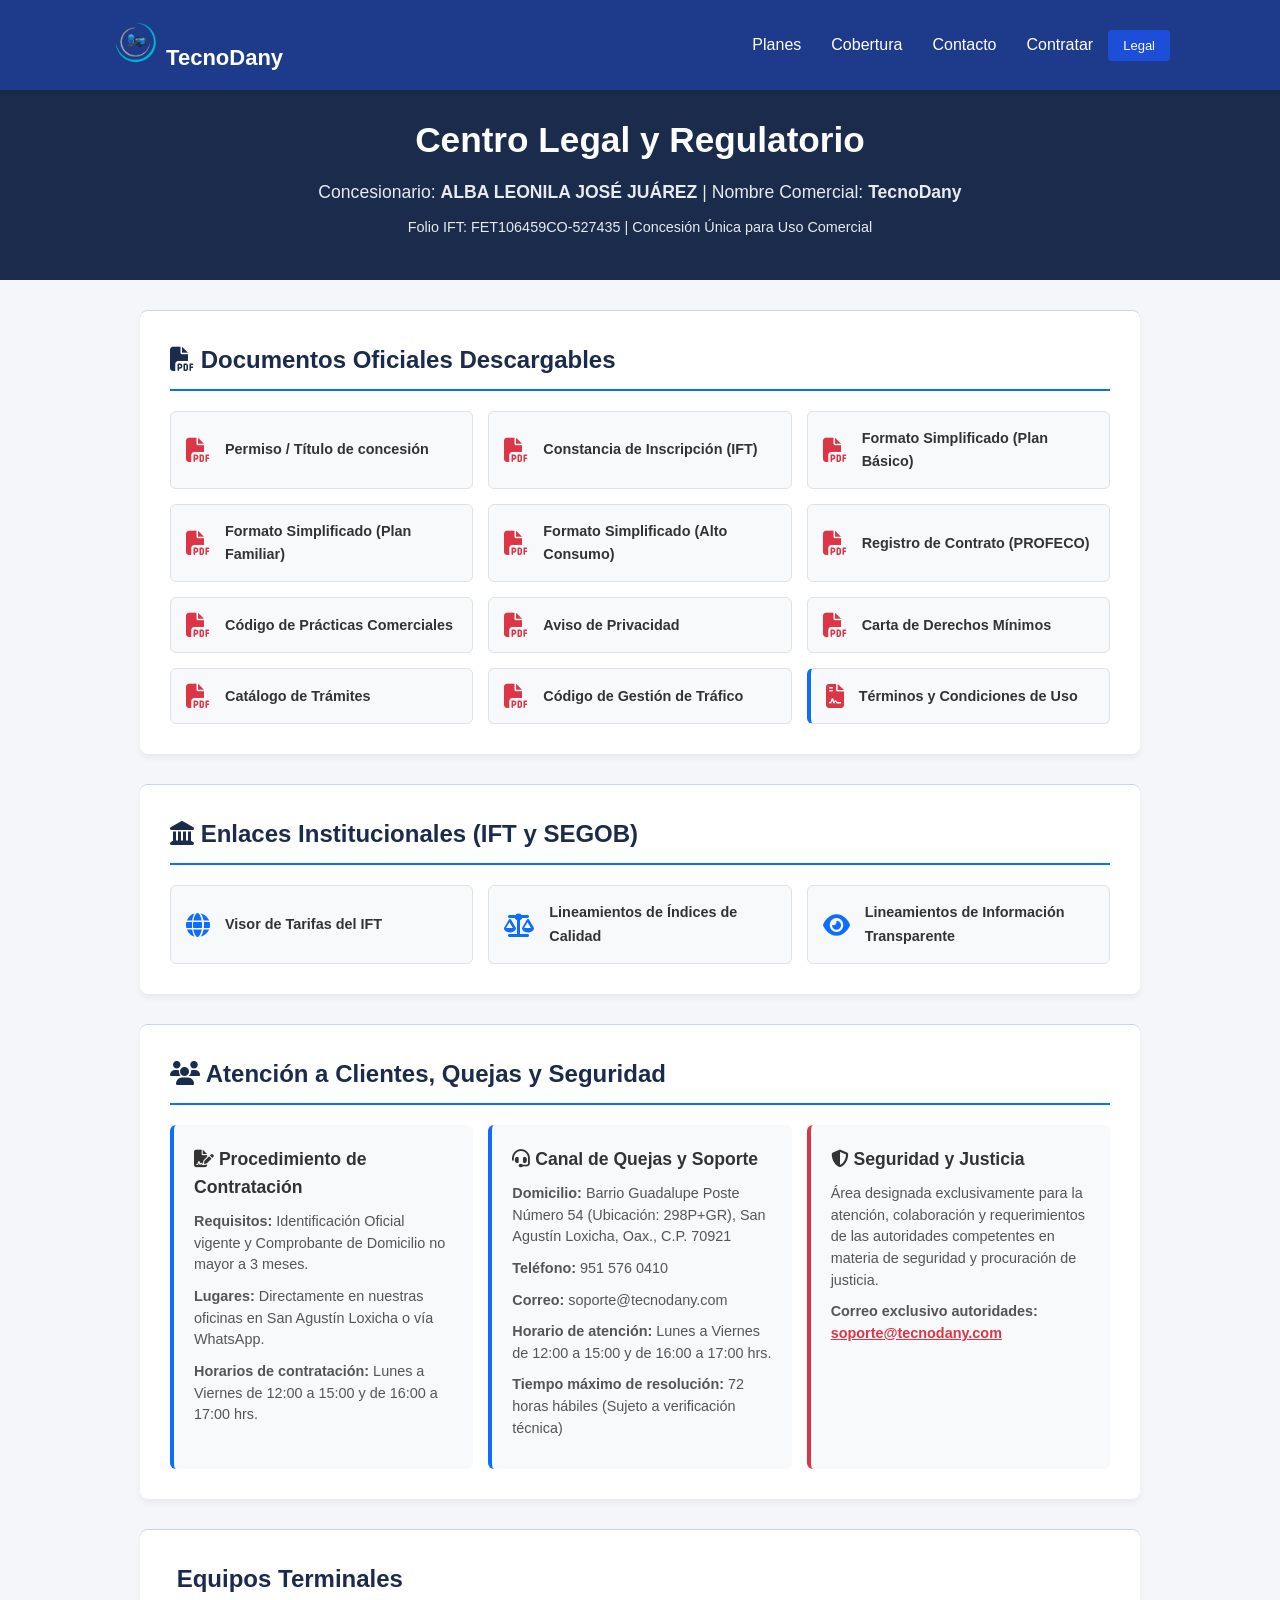
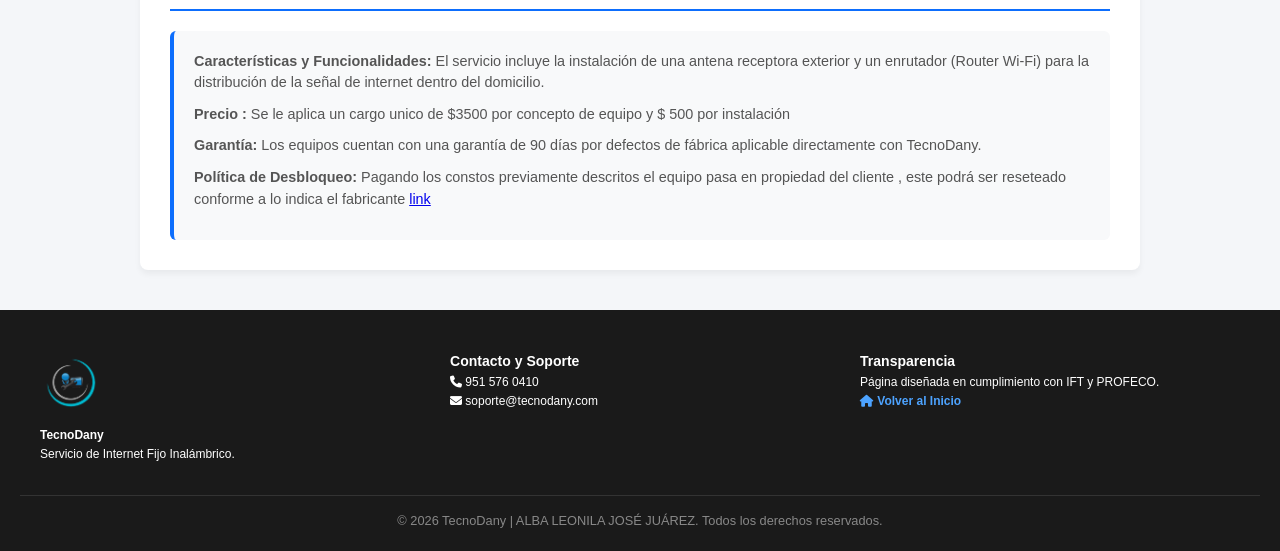
==== legal.html @ 260868a9 "Update legal.html Signed-off-by: Charlycruz1721 <87866122+Charlycruz1721@users.noreply.github.com>" ====
<!DOCTYPE html>
<html lang="es">
<head>
    <meta charset="UTF-8">
    <meta name="viewport" content="width=device-width, initial-scale=1.0">
    <title>Centro Legal y Regulatorio - TecnoDany</title>
    <link rel="stylesheet" href="estilos.css">
    <link rel="stylesheet" href="https://cdnjs.cloudflare.com/ajax/libs/font-awesome/6.4.0/css/all.min.css">
    <style>
        body { background-color: #f4f6f9; }
        .header-legal { background: #1a2b4c; color: white; padding: 40px 20px; text-align: center; }
        .header-legal h1 { margin-bottom: 10px; font-size: 2.2rem; }
        .header-legal p { font-size: 1.1rem; opacity: 0.9; }
        .seccion-legal { background: #fff; margin: 30px auto; padding: 30px; border-radius: 8px; box-shadow: 0 4px 6px rgba(0,0,0,0.05); max-width: 1000px; }
        .seccion-legal h2 { color: #1a2b4c; border-bottom: 2px solid #0d6efd; padding-bottom: 10px; margin-bottom: 20px; font-size: 1.5rem; }
        
        .grid-docs, .grid-enlaces, .grid-info { display: grid; grid-template-columns: repeat(auto-fit, minmax(280px, 1fr)); gap: 15px; }
        
        .btn-doc, .btn-enlace { display: flex; align-items: center; justify-content: flex-start; gap: 15px; background: #f8f9fa; color: #333; padding: 15px; text-decoration: none; border-radius: 6px; border: 1px solid #dee2e6; transition: 0.3s; font-weight: bold; font-size: 0.9rem; }
        .btn-doc i { font-size: 1.5rem; color: #dc3545; }
        .btn-enlace i { font-size: 1.5rem; color: #0d6efd; }
        .btn-doc:hover, .btn-enlace:hover { background: #e9ecef; border-color: #ced4da; transform: translateY(-2px); }
        
        .box-info { background: #f8f9fa; padding: 20px; border-radius: 6px; border-left: 4px solid #0d6efd; }
        .box-info h3 { margin-bottom: 10px; color: #333; font-size: 1.1rem; }
        .box-info p, .box-info ul { font-size: 0.9rem; color: #555; line-height: 1.5; margin-bottom: 10px; }
        
        .site-footer { background: #1a1a1a; color: #fff; padding: 40px 20px 20px; text-align: center; margin-top: 40px; }
        .footer-grid { display: grid; grid-template-columns: repeat(auto-fit, minmax(250px, 1fr)); gap: 30px; max-width: 1200px; margin: 0 auto; text-align: left; }
    </style>
</head>
<body>

       <nav class="navbar">
        <div class="nav-container">
            <a href="index.html" class="logo">
                <img src="logo.png" width="50" height="50" alt="Logotipo TecnoDany"> TecnoDany
            </a>
            <ul class="nav-menu">
                <li><a href="#planes">Planes</a></li>
                <li><a href="#cobertura">Cobertura</a></li>
                <li><a href="#contacto">Contacto</a></li>
                <li><a href="#contratar">Contratar</a></li>
                <li><a href="legal.html" class="btn-legal">Legal</a></li>
            </ul>
        </div>
    </nav>

    <header class="header-legal">
        <h1>Centro Legal y Regulatorio</h1>
        <p>Concesionario: <strong>ALBA LEONILA JOSÉ JUÁREZ</strong> | Nombre Comercial: <strong>TecnoDany</strong></p>
        <p style="font-size: 0.9rem; margin-top: 10px;">Folio IFT: FET106459CO-527435 | Concesión Única para Uso Comercial</p>
    </header>

    <div class="container">
        
        <section class="seccion-legal">
            <h2><i class="fa-solid fa-file-pdf"></i> Documentos Oficiales Descargables</h2>
            <div class="grid-docs">
                <a href="archivos/titulo_concesion.pdf" target="_blank" class="btn-doc"><i class="fa-solid fa-file-pdf"></i> Permiso / Título de concesión</a>
                <a href="archivos/constancia_ift.pdf" target="_blank" class="btn-doc"><i class="fa-solid fa-file-pdf"></i> Constancia de Inscripción (IFT)</a>

                <a href="archivos/FormatoSimplificado_2829951.pdf" target="_blank" class="btn-doc"><i class="fa-solid fa-file-pdf"></i> Formato Simplificado (Plan Básico)</a>
                <a href="archivos/FormatoSimplificado_2829965.pdf" target="_blank" class="btn-doc"><i class="fa-solid fa-file-pdf"></i> Formato Simplificado (Plan Familiar)</a>
                <a href="archivos/FormatoSimplificado_2829903.pdf" target="_blank" class="btn-doc"><i class="fa-solid fa-file-pdf"></i> Formato Simplificado (Alto Consumo)</a>
                <a href="archivos/registro_profeco.pdf" target="_blank" class="btn-doc"><i class="fa-solid fa-file-pdf"></i> Registro de Contrato (PROFECO)</a>
                <a href="archivos/codigo_practicas.pdf" target="_blank" class="btn-doc"><i class="fa-solid fa-file-pdf"></i> Código de Prácticas Comerciales</a>
                <a href="archivos/aviso_privacidad.pdf" target="_blank" class="btn-doc"><i class="fa-solid fa-file-pdf"></i> Aviso de Privacidad</a>
                <a href="archivos/carta_derechos.pdf" target="_blank" class="btn-doc"><i class="fa-solid fa-file-pdf"></i> Carta de Derechos Mínimos</a>
                <a href="archivos/catalogo_tramites.pdf" target="_blank" class="btn-doc"><i class="fa-solid fa-file-pdf"></i> Catálogo de Trámites</a>
                <a href="archivos/politicas_trafico.pdf" target="_blank" class="btn-doc"><i class="fa-solid fa-file-pdf"></i> Código de Gestión de Tráfico</a>
                <a href="archivos/terminos_condiciones.pdf" target="_blank" class="btn-doc" style="border-left: 4px solid #0d6efd;"><i class="fa-solid fa-file-contract text-primary"></i> Términos y Condiciones de Uso</a>
            </div>
        </section>

        <section class="seccion-legal">
            <h2><i class="fa-solid fa-landmark"></i> Enlaces Institucionales (IFT y SEGOB)</h2>
            <div class="grid-enlaces">
                <a href="https://tarifas.ift.org.mx/ift_visor/" target="_blank" class="btn-enlace"><i class="fa-solid fa-globe"></i> Visor de Tarifas del IFT</a>
                <a href="https://dof.gob.mx/nota_detalle.php?codigo=5587373&fecha=25/02/2020#gsc.tab=0" target="_blank" class="btn-enlace"><i class="fa-solid fa-scale-balanced"></i> Lineamientos de Índices de Calidad</a>
                <a href="https://www.dof.gob.mx/nota_detalle.php?codigo=5586224&fecha=12/02/2020#gsc.tab=0" target="_blank" class="btn-enlace"><i class="fa-solid fa-eye"></i> Lineamientos de Información Transparente</a>
            </div>
        </section>

        <section class="seccion-legal">
            <h2><i class="fa-solid fa-users"></i> Atención a Clientes, Quejas y Seguridad</h2>
            <div class="grid-info">
                <div class="box-info">
                    <h3><i class="fa-solid fa-file-signature"></i> Procedimiento de Contratación</h3>
                    <p><strong>Requisitos:</strong> Identificación Oficial vigente y Comprobante de Domicilio no mayor a 3 meses.</p>
                    <p><strong>Lugares:</strong> Directamente en nuestras oficinas en San Agustín Loxicha o vía WhatsApp.</p>
                    <p><strong>Horarios de contratación:</strong> Lunes a Viernes de 12:00 a 15:00 y de 16:00 a 17:00 hrs.</p>
                </div>
                
                <div class="box-info">
                    <h3><i class="fa-solid fa-headset"></i> Canal de Quejas y Soporte</h3>
                    <p><strong>Domicilio:</strong> Barrio Guadalupe Poste Número 54 (Ubicación: 298P+GR), San Agustín Loxicha, Oax., C.P. 70921</p>
                    <p><strong>Teléfono:</strong> 951 576 0410</p>
                    <p><strong>Correo:</strong> soporte@tecnodany.com</p>
                    <p><strong>Horario de atención:</strong> Lunes a Viernes de 12:00 a 15:00 y de 16:00 a 17:00 hrs.</p>
                    <p><strong>Tiempo máximo de resolución:</strong> 72 horas hábiles (Sujeto a verificación técnica)</p>
                </div>

                <div class="box-info" style="border-left-color: #dc3545;">
                    <h3><i class="fa-solid fa-shield-halved"></i> Seguridad y Justicia</h3>
                    <p>Área designada exclusivamente para la atención, colaboración y requerimientos de las autoridades competentes en materia de seguridad y procuración de justicia.</p>
                    <p><strong>Correo exclusivo autoridades:</strong><br><a href="mailto:soporte@tecnodany.com" style="font-weight: bold; color: #dc3545;">soporte@tecnodany.com</a></p>
                </div>
            </div>
        </section>

        <section class="seccion-legal">
            <h2><i class="fa-solid fa-router"></i> Equipos Terminales</h2>
            <div class="box-info">
                <p><strong>Características y Funcionalidades:</strong> El servicio incluye la instalación de una antena receptora exterior y un enrutador (Router Wi-Fi) para la distribución de la señal de internet dentro del domicilio.</p>
                <p><strong>Precio :</strong> Se le aplica un cargo unico de $3500 por concepto de equipo y $ 500 por instalación </p>
                <p><strong>Garantía:</strong> Los equipos cuentan con una garantía de 90 días por defectos de fábrica aplicable directamente con TecnoDany.</p>
                <p><strong>Política de Desbloqueo:</strong> Pagando los constos previamente descritos el equipo pasa en propiedad del cliente , este podrá ser reseteado conforme a lo indica el fabricante <a href="https://help.uisp.com/hc/en-us/articles/22590874091927-ISP-Wireless-Reset-Device-to-Factory-Default-Settings">link</a></p>
            </div>
        </section>

    </div>

    <footer class="site-footer">
        <div class="footer-grid">
            <div>
                <img src="logo.png" width="60" alt="TecnoDany" style="margin-bottom:10px;">
                <p><strong>TecnoDany</strong><br>Servicio de Internet Fijo Inalámbrico.</p>
            </div>
            <div>
                <h3>Contacto y Soporte</h3>
                <p><i class="fa-solid fa-phone"></i> 951 576 0410</p>
                <p><i class="fa-solid fa-envelope"></i> soporte@tecnodany.com</p>
            </div>
            <div>
                <h3>Transparencia</h3>
                <p>Página diseñada en cumplimiento con IFT y PROFECO.</p>
                <a href="index.html" style="color: #4da3ff; text-decoration: none; font-weight: bold;"><i class="fa-solid fa-house"></i> Volver al Inicio</a>
            </div>
        </div>
        <div style="margin-top: 30px; border-top: 1px solid #333; padding-top: 15px; font-size: 0.8rem; color: #888;">
            &copy; 2026 TecnoDany | ALBA LEONILA JOSÉ JUÁREZ. Todos los derechos reservados.
        </div>
    </footer>
<script>
     let ultimoScroll = window.scrollY;
        const navbar = document.querySelector('.navbar');

        window.addEventListener('scroll', () => {
            let scrollActual = window.scrollY;

            if (scrollActual <= 0) {
                navbar.classList.remove('navbar-oculta');
                return;
            }

            if (scrollActual < ultimoScroll) {
                navbar.classList.remove('navbar-oculta'); 
            } else {
                navbar.classList.add('navbar-oculta');
            }
            
            ultimoScroll = scrollActual;
        });
</script>
</body>
</html>
---- estilos.css ----
* {
    margin: 0;
    padding: 0;
    box-sizing: border-box;
}
.logo-izquierda {
    background-color: #eaebd0;
    border: 2px dashed #cbd5e1;
    border-radius: 8px;
    min-height: 250px;
    display: flex;
    flex-direction: column;
    justify-content: center;
    align-items: center;
    color: #64748b;
    font-size: 40px;
    margin-bottom: 10px;
}
.precio {
    font-size: 28px;
    font-weight: 700;
    color: #0f172a;
    margin-bottom: 15px;
    margin-top: -5px;
}
.precio span {
    font-size: 14px;
    font-weight: normal;
    color: #64748b;
}
.tarjeta-plan.destacado .precio {
    color: #1e3a8a;
}   
body {
    font-family: 'Segoe UI', Tahoma, Geneva, Verdana, sans-serif;
    background-color: #f4f6f9;
    color: #333333;
    line-height: 1.6;
    padding-top: 72px; 
}
.container { max-width: 1100px; margin: 0 auto; padding: 0 20px; }
.container-sm { max-width: 750px; margin: 0 auto; padding: 0 20px; }
.section { padding: 60px 0; }
.bg-white { background-color: #ffffff; }
.bg-dark { background-color: #111827; }
.text-white { color: #ffffff; }
.text-center { text-align: center; }
.text-right { text-align: right; }
.text-green { color: #22c55e; }
.text-amber { color: #f59e0b; }
.mt-1 { margin-top: 15px; }
.mt-2 { margin-top: 30px; }
.subtitle { color: #666; margin-top: 5px; }
.grid-2 { display: grid; grid-template-columns: 1fr 1fr; gap: 40px; }
.grid-3 { display: grid; grid-template-columns: repeat(3, 1fr); gap: 20px; }
.navbar {
    background-color: #1e3a8a;
    position: fixed;
    top: 0;
    left: 0;
    width: 100%;
    z-index: 999;
    padding: 15px 0;
    box-shadow: 0 2px 5px rgba(0,0,0,0.1);
    transition: transform 0.3s ease-in-out;
}
.navbar-oculta {
    transform: translateY(-100%);
}
.nav-container {
    max-width: 1100px;
    margin: 0 auto;
    padding: 0 20px;
    display: flex;
    justify-content: space-between;
    align-items: center;
}
.navbar .logo {
    color: #ffffff;
    font-size: 22px;
    font-weight: bold;
    text-decoration: none;
}
.nav-menu {
    display: flex;
    list-style: none;
    align-items: center;
}
.nav-menu li a {
    color: #ffffff;
    text-decoration: none;
    padding: 8px 15px;
    font-weight: 500;
    transition: 0.2s;
}
.nav-menu li a:hover {
    color: #f59e0b;
}
.nav-menu li .btn-legal {
    background-color: #1d4ed8;
    border-radius: 4px;
    font-size: 13px;
}
.danu {
    background: linear-gradient(rgba(15, 23, 42, 0.85), rgba(15, 23, 42, 0.95)), url('https://images.unsplash.com/photo-1544197150-b99a580bb7a8?auto=format&fit=crop&w=1200&q=80');
    background-size: cover;
    background-position: center;
    color: #ffffff;
    padding: 90px 20px;
    text-align: center;
}
.danu-content h1 {
    font-size: 38px;
    margin-bottom: 15px;
}
.danu-content p {
    font-size: 18px;
    max-width: 700px;
    margin: 0 auto 30px auto;
    color: #cbd5e1;
}
.btn-main {
    background-color: #f59e0b;
    color: #111827;
    padding: 12px 30px;
    border-radius: 6px;
    text-decoration: none;
    font-weight: bold;
    display: inline-block;
    transition: 0.2s;
}
.btn-main:hover {
    background-color: #d97706;
}
.planes-container {
    display: flex;
    justify-content: center;
    gap: 25px;
    margin-top: 40px;
    flex-wrap: wrap;
}
.tarjeta-plan {
    background: #ffffff;
    border: 1px solid #e5e7eb;
    border-radius: 8px;
    padding: 30px;
    width: 320px;
    display: flex;
    flex-direction: column;
    position: relative;
    box-shadow: 0 2px 4px rgba(0,0,0,0.05);
}
.tarjeta-plan.destacado {
    border: 2px solid #f59e0b;
    transform: scale(1.03);
    box-shadow: 0 10px 15px rgba(0,0,0,0.1);
}
.tarjeta-plan .pop {
    position: absolute;
    top: -12px;
    right: 20px;
    background-color: #f59e0b;
    color: #111827;
    font-size: 11px;
    font-weight: bold;
    padding: 3px 10px;
    border-radius: 20px;
    text-transform: uppercase;
}
.tarjeta-plan h3 {
    font-size: 20px;
    color: #111827;
}
.velocidad {
    font-size: 36px;
    font-weight: 800;
    color: #1e3a8a;
    margin: 15px 0;
}
.velocidad span {
    font-size: 16px;
    font-weight: normal;
    color: #666;
}
.desc {
    font-size: 14px;
    color: #6b7280;
    margin-bottom: 20px;
    min-height: 44px;
}
.features {
    list-style: none;
    margin-bottom: 30px;
    font-size: 14px;
}
.features li {
    margin-bottom: 10px;
    display: flex;
    align-items: center;
    gap: 8px;
}
.btn-card {
    background-color: #1e3a8a;
    color: #ffffff;
    text-align: center;
    text-decoration: none;
    padding: 10px;
    border-radius: 6px;
    font-weight: 600;
    margin-top: auto;
    transition: 0.2s;
}
.btn-card:hover { background-color: #111827; }
.btn-card.btn-destacado { background-color: #f59e0b; color: #111827; }
.btn-card.btn-destacado:hover { background-color: #d97706; }
.lista-cobertura {
    margin-top: 25px;
}
.item-cob {
    display: flex;
    gap: 15px;
    margin-bottom: 20px;
}
.item-cob i {
    color: #f59e0b;
    font-size: 20px;
    margin-top: 4px;
}
.item-cob h4 { color: #111827; }
.item-cob p { font-size: 14px; color: #6b7280; }
.mapa-caja {
    background-color: #eaebd0;
    border: 2px dashed #cbd5e1;
    border-radius: 8px;
    min-height: 250px;
    display: flex;
    flex-direction: column;
    justify-content: center;
    align-items: center;
    color: #64748b;
}
.mapa-caja i { font-size: 40px; margin-bottom: 10px; }
.section-reportes .subtitle { color: #94a3b8; }
.form-reporte {
    background-color: #1f2937;
    padding: 30px;
    border-radius: 8px;
    margin-top: 30px;
    display: grid;
    grid-template-columns: 1fr 1fr;
    gap: 20px;
    border: 1px solid #374151;
}
.input-group {
    display: flex;
    flex-direction: column;
}
.input-group.full { grid-column: span 2; }
.form-reporte label {
    font-size: 13px;
    color: #cbd5e1;
    margin-bottom: 5px;
}
.form-reporte input, 
.form-reporte text-area,
.form-reporte textarea {
    background-color: #111827;
    border: 1px solid #4b5563;
    padding: 10px;
    border-radius: 6px;
    color: #ffffff;
    font-size: 14px;
    outline: none;
}
.form-reporte input:focus, 
.form-reporte textarea:focus {
    border-color: #f59e0b;
}
.btn-alert {
    background-color: #dc2626;
    color: white;
    border: none;
    padding: 10px 20px;
    border-radius: 6px;
    font-weight: bold;
    cursor: pointer;
    transition: 0.2s;
}
.btn-alert:hover { background-color: #b91c1c; }
.caja-contacto {
    background-color: white;
    padding: 25px;
    border-radius: 8px;
    border: 1px solid #e5e7eb;
}
.caja-contacto i { font-size: 28px; margin-bottom: 10px; }
.caja-contacto .icon-blue { color: #1e3a8a; }
.caja-contacto .icon-green { color: #22c55e; }
.caja-contacto a { color: #22c55e; font-weight: bold; text-decoration: none; }
.caja-contacto a:hover { text-decoration: underline; }
.seccion-legal {
    background-color: #e2e8f0;
    padding: 40px 0;
    font-size: 12px;
    color: #475569;
    border-top: 1px solid #cbd5e1;
}
.title-legal {
    font-size: 14px;
    color: #1e293b;
    text-transform: uppercase;
    margin-bottom: 8px;
}
.intro-legal { margin-bottom: 20px; }
.legal-info p { margin-bottom: 12px; line-height: 1.5; }
.link-rpc-box {
    background-color: #ffffff;
    padding: 15px;
    border-radius: 6px;
    border: 1px solid #cbd5e1;
    display: flex;
    justify-content: space-between;
    align-items: center;
    gap: 15px;
}
.link-rpc-box strong { color: #1e293b; font-size: 13px; }
.btn-link-rpc {
    background-color: #1e3a8a;
    color: white;
    text-decoration: none;
    padding: 6px 12px;
    border-radius: 4px;
    font-weight: bold;
    white-space: nowrap;
}
footer {
    background-color: #0f172a;
    color: #94a3b8;
    text-align: center;
    padding: 20px;
    font-size: 12px;
}
@media (max-width: 768px) {
    .nav-container { 
        flex-direction: column; 
        gap: 15px; 
    }
    .nav-menu { 
        display: flex; 
        flex-wrap: wrap; 
        justify-content: center; 
        gap: 10px; 
        width: 100%;
    }
    .nav-menu li a {
        padding: 5px 10px;
        font-size: 14px;
    }
    .nav-menu li:last-child {
        flex-basis: 50%; 
        margin-top: 5px;
    }
    .nav-menu li .btn-legal {
        display: block;
        text-align: center;
        padding: 12px;
        font-size: 16px;
        font-weight: bold;
        box-shadow: 0 2px 4px rgba(0,0,0,0.2);
    }
    .grid-2, .grid-3 { grid-template-columns: 1fr; gap: 20px; }
    .planes-container { flex-direction: column; align-items: center; }
    .tarjeta-plan.destacado { transform: scale(1); }
    .form-reporte { grid-template-columns: 1fr; }
    .input-group.full { grid-column: span 1; }
    .btn-alert { width: 100%; }
    .link-rpc-box { flex-direction: column; text-align: center; }
}
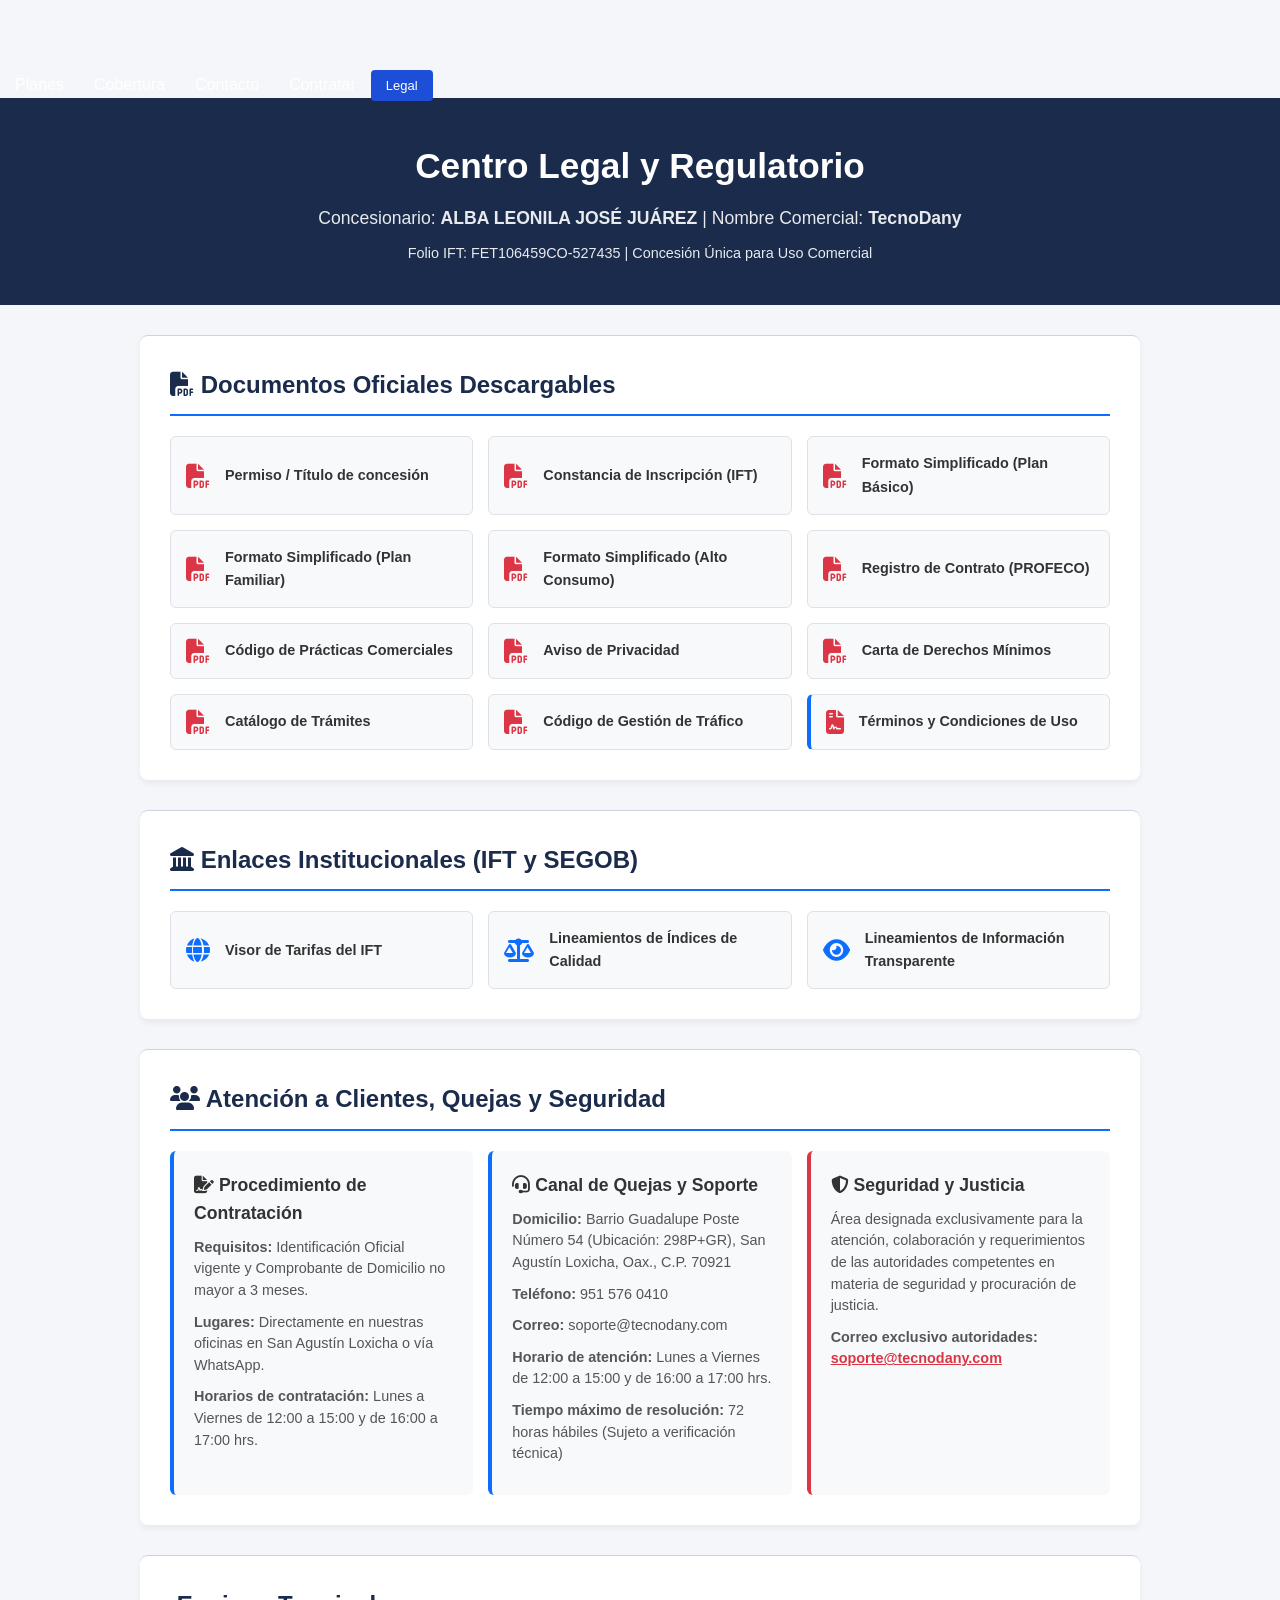
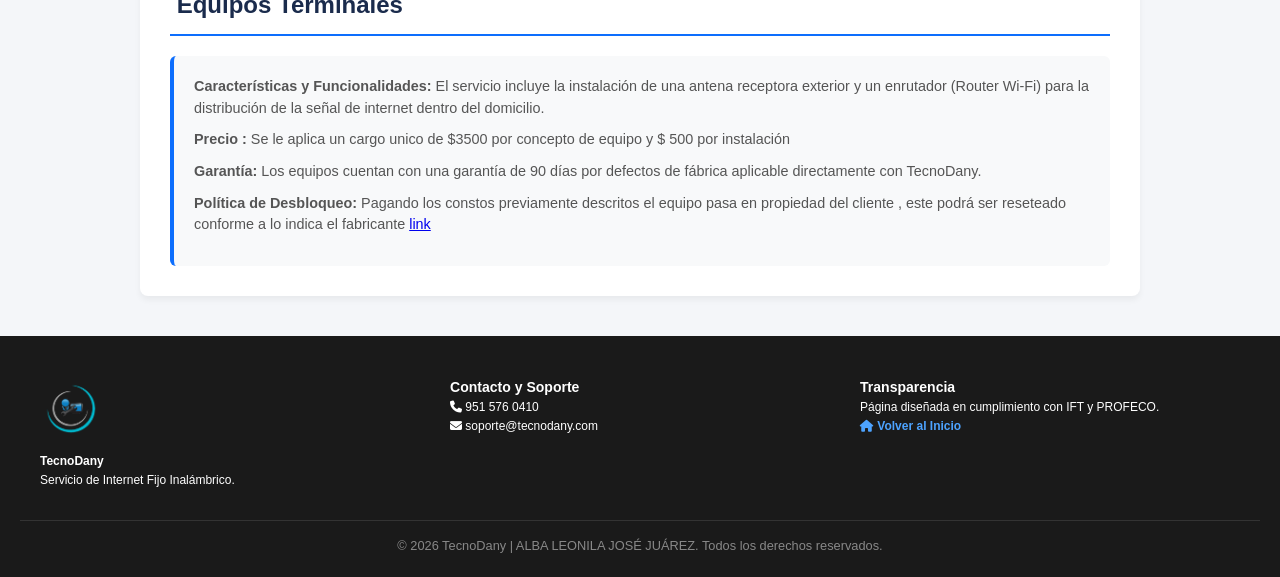
==== commit a73da052: "Modify navigation links in legal.html Updated navigation links to include index.html in href attribu" ====
--- a/legal.html
+++ b/legal.html
@@ -31,20 +31,13 @@
 </head>
 <body>
 
-       <nav class="navbar">
-        <div class="nav-container">
-            <a href="index.html" class="logo">
-                <img src="logo.png" width="50" height="50" alt="Logotipo TecnoDany"> TecnoDany
-            </a>
-            <ul class="nav-menu">
-                <li><a href="#planes">Planes</a></li>
-                <li><a href="#cobertura">Cobertura</a></li>
-                <li><a href="#contacto">Contacto</a></li>
-                <li><a href="#contratar">Contratar</a></li>
+      <ul class="nav-menu">
+                <li><a href="index.html#planes">Planes</a></li>
+                <li><a href="index.html#cobertura">Cobertura</a></li>
+                <li><a href="index.html#contacto">Contacto</a></li>
+                <li><a href="index.html#contratar">Contratar</a></li>
                 <li><a href="legal.html" class="btn-legal">Legal</a></li>
             </ul>
-        </div>
-    </nav>
 
     <header class="header-legal">
         <h1>Centro Legal y Regulatorio</h1>
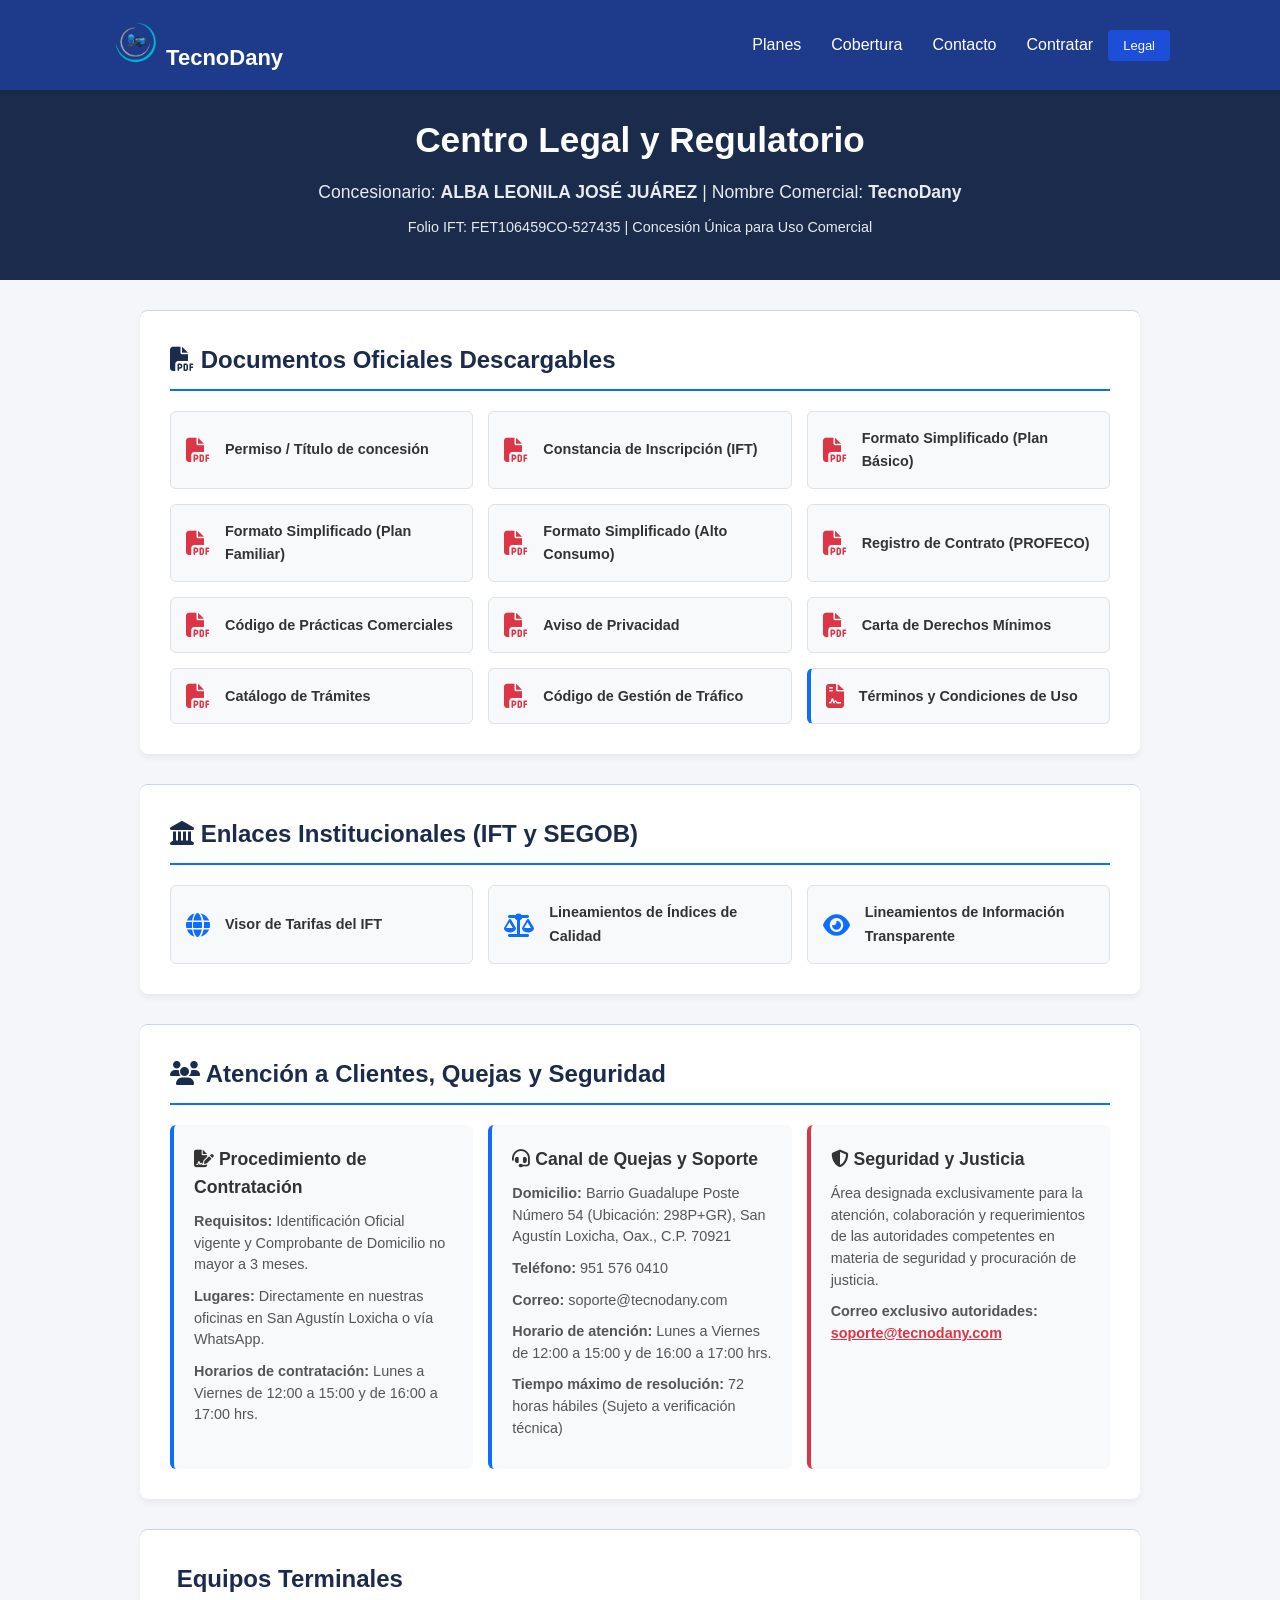
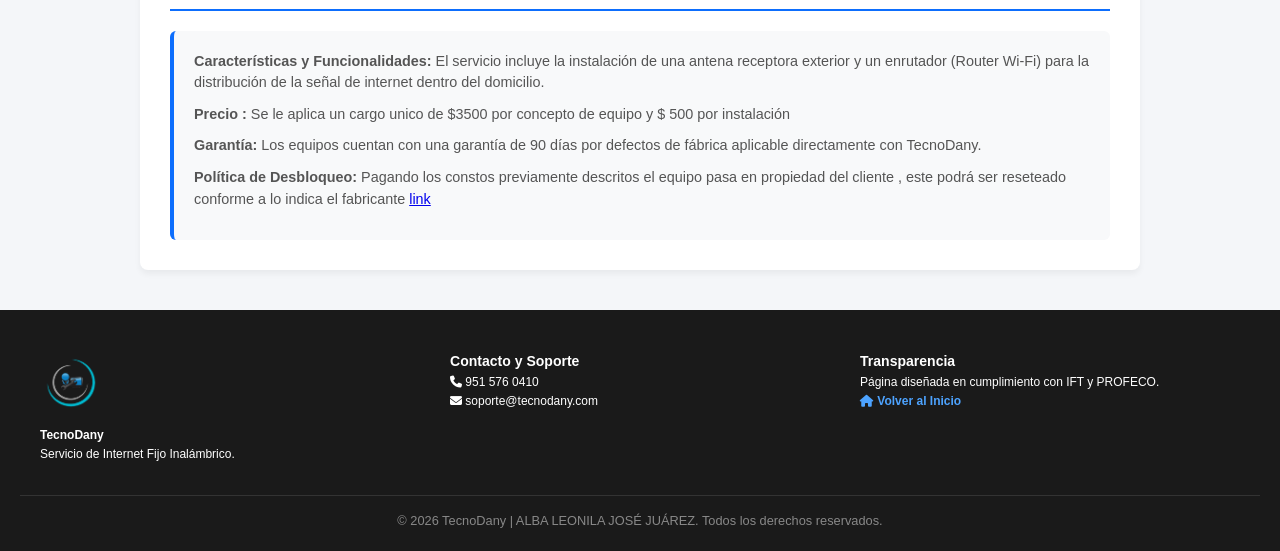
==== commit bcba453c: "Update legal.html Signed-off-by: Charlycruz1721 <87866122+Charlycruz1721@users.noreply.github.com>" ====
--- a/legal.html
+++ b/legal.html
@@ -30,14 +30,20 @@
     </style>
 </head>
 <body>
-
-      <ul class="nav-menu">
+<nav class="navbar">
+        <div class="nav-container">
+            <a href="index.html" class="logo">
+                <img src="logo.png" width="50" height="50" alt="Logotipo TecnoDany"> TecnoDany
+            </a>
+            <ul class="nav-menu">
                 <li><a href="index.html#planes">Planes</a></li>
                 <li><a href="index.html#cobertura">Cobertura</a></li>
                 <li><a href="index.html#contacto">Contacto</a></li>
                 <li><a href="index.html#contratar">Contratar</a></li>
                 <li><a href="legal.html" class="btn-legal">Legal</a></li>
             </ul>
+        </div>
+    </nav>
 
     <header class="header-legal">
         <h1>Centro Legal y Regulatorio</h1>
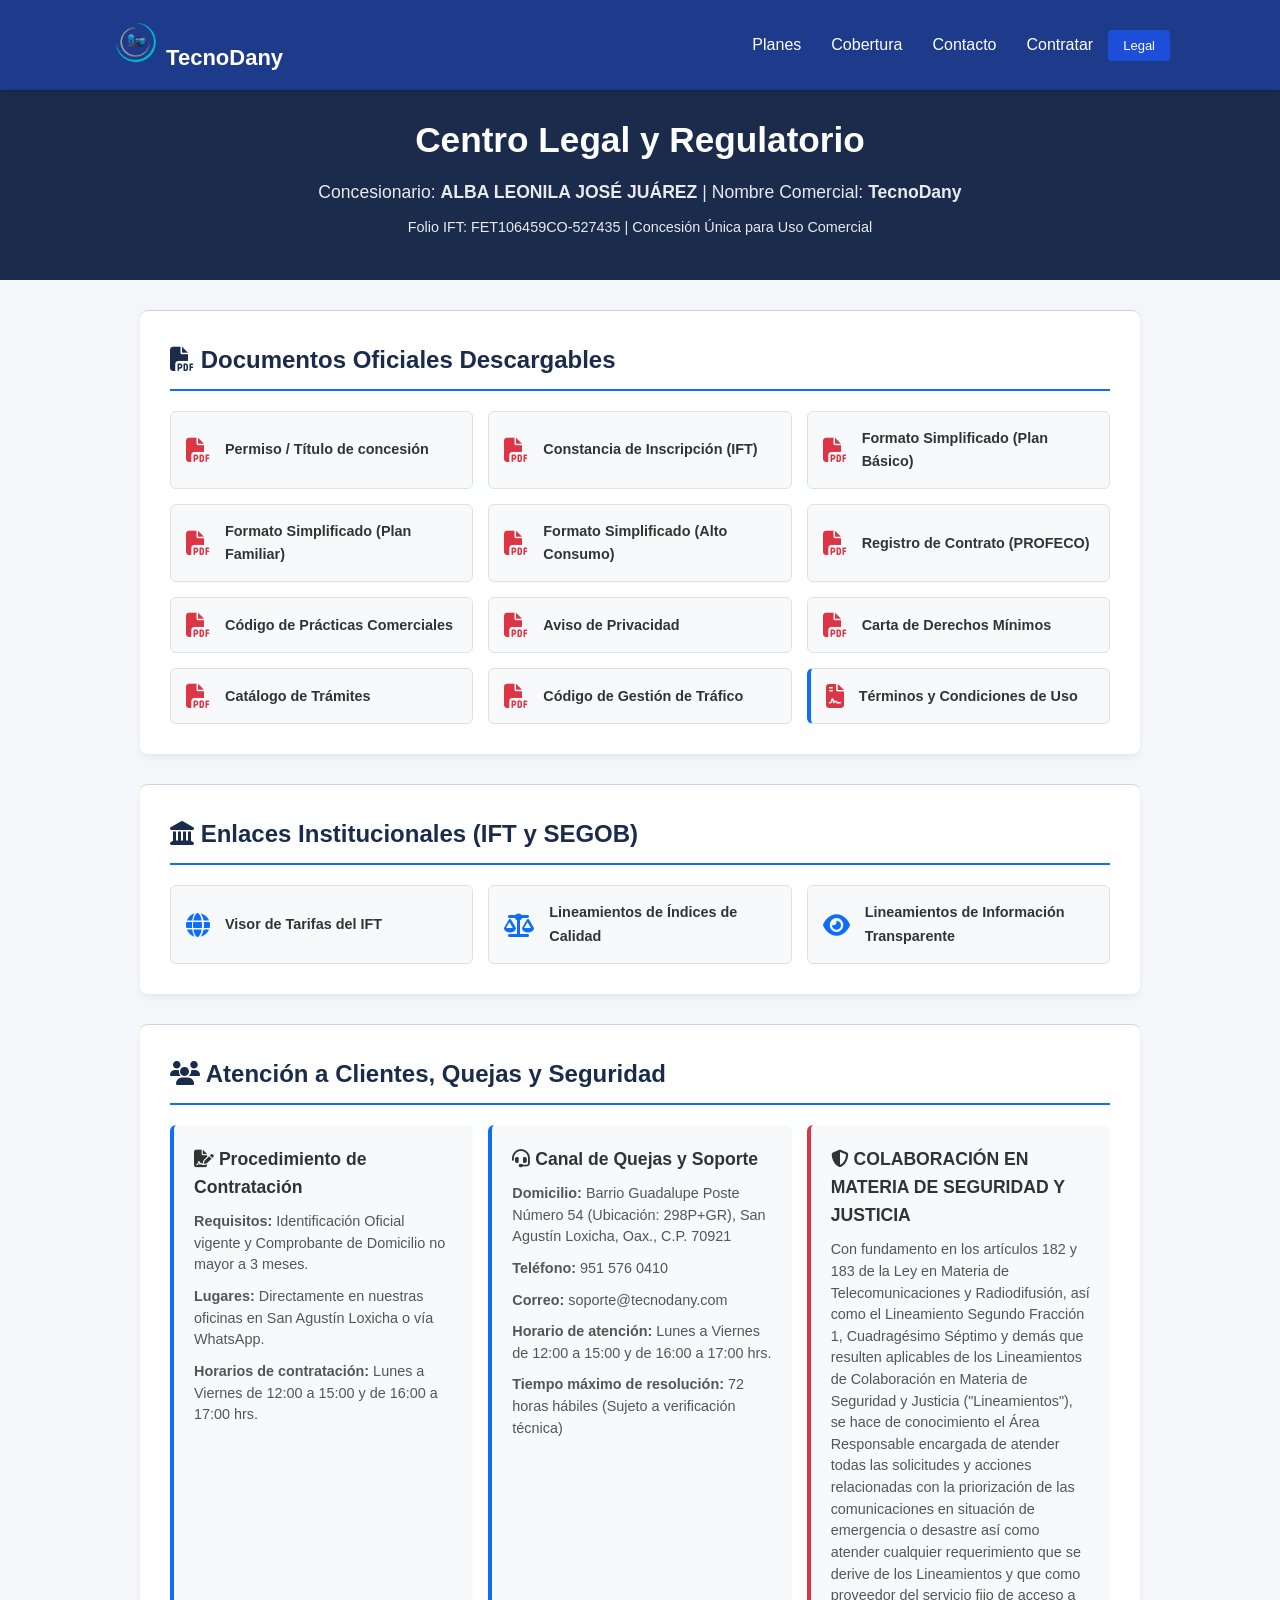
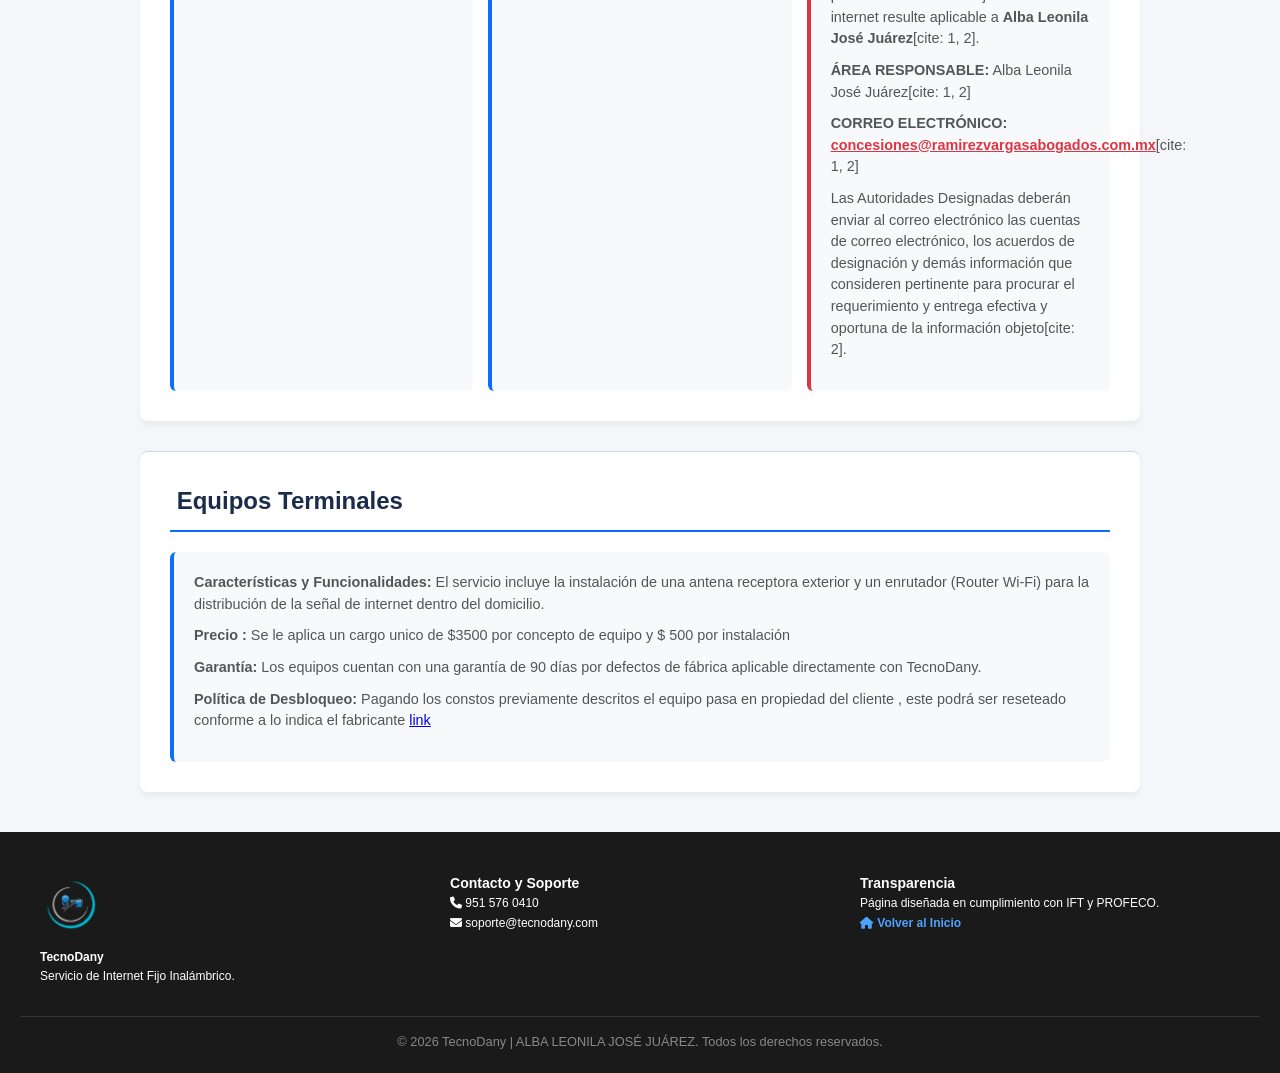
==== commit 80d86842: "Revise security and justice section in legal.html Updated the section on security and justice collab" ====
--- a/legal.html
+++ b/legal.html
@@ -100,12 +100,15 @@
                     <p><strong>Tiempo máximo de resolución:</strong> 72 horas hábiles (Sujeto a verificación técnica)</p>
                 </div>
 
-                <div class="box-info" style="border-left-color: #dc3545;">
-                    <h3><i class="fa-solid fa-shield-halved"></i> Seguridad y Justicia</h3>
-                    <p>Área designada exclusivamente para la atención, colaboración y requerimientos de las autoridades competentes en materia de seguridad y procuración de justicia.</p>
-                    <p><strong>Correo exclusivo autoridades:</strong><br><a href="mailto:soporte@tecnodany.com" style="font-weight: bold; color: #dc3545;">soporte@tecnodany.com</a></p>
-                </div>
-            </div>
+               <div class="box-info" style="border-left-color: #dc3545;">
+    <h3><i class="fa-solid fa-shield-halved"></i> COLABORACIÓN EN MATERIA DE SEGURIDAD Y JUSTICIA</h3>
+    <p>Con fundamento en los artículos 182 y 183 de la Ley en Materia de Telecomunicaciones y Radiodifusión, así como el Lineamiento Segundo Fracción 1, Cuadragésimo Séptimo y demás que resulten aplicables de los Lineamientos de Colaboración en Materia de Seguridad y Justicia ("Lineamientos"), se hace de conocimiento el Área Responsable encargada de atender todas las solicitudes y acciones relacionadas con la priorización de las comunicaciones en situación de emergencia o desastre así como atender cualquier requerimiento que se derive de los Lineamientos y que como proveedor del servicio fijo de acceso a internet resulte aplicable a <strong>Alba Leonila José Juárez</strong>[cite: 1, 2].</p>
+    
+    <p><strong>ÁREA RESPONSABLE:</strong> Alba Leonila José Juárez[cite: 1, 2]</p>
+    <p><strong>CORREO ELECTRÓNICO:</strong> <a href="mailto:concesiones@ramirezvargasabogados.com.mx" style="font-weight: bold; color: #dc3545;">concesiones@ramirezvargasabogados.com.mx</a>[cite: 1, 2]</p>
+    
+    <p>Las Autoridades Designadas deberán enviar al correo electrónico las cuentas de correo electrónico, los acuerdos de designación y demás información que consideren pertinente para procurar el requerimiento y entrega efectiva y oportuna de la información objeto[cite: 2].</p>
+</div>
         </section>
 
         <section class="seccion-legal">
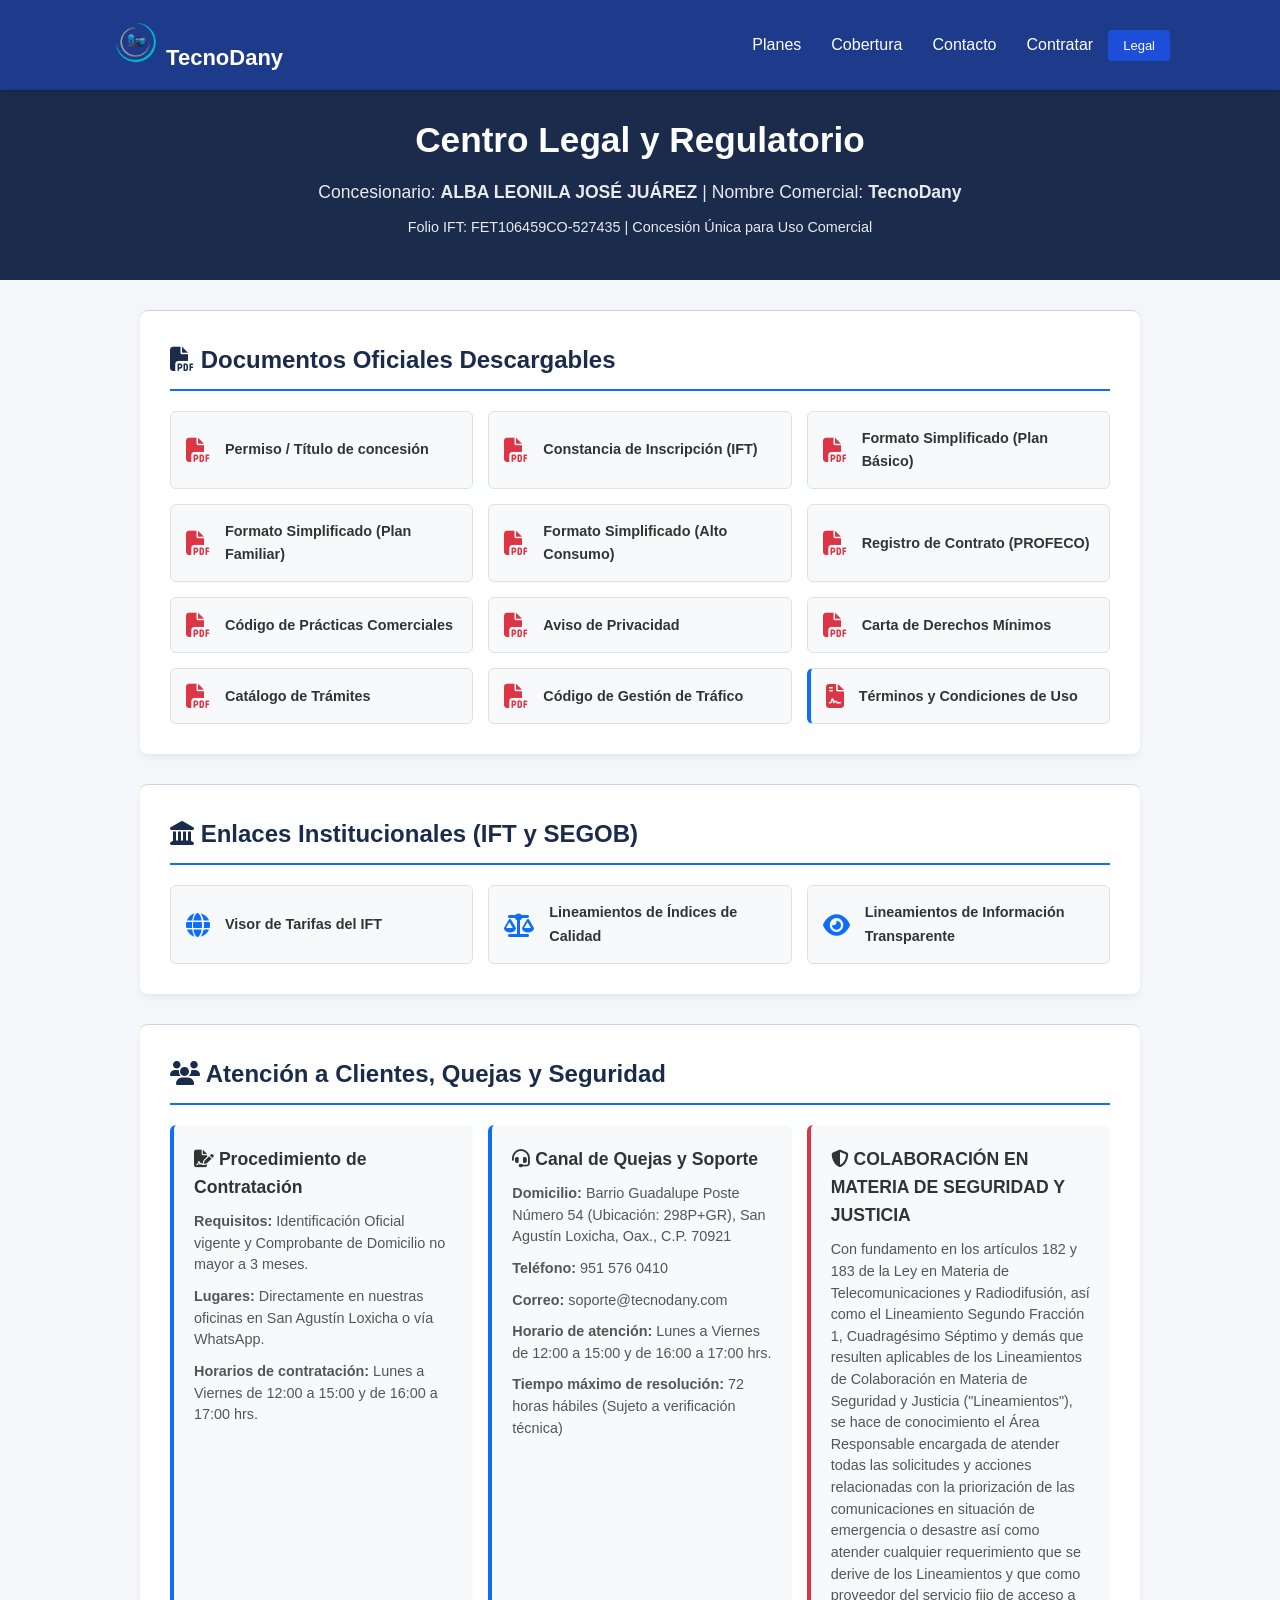
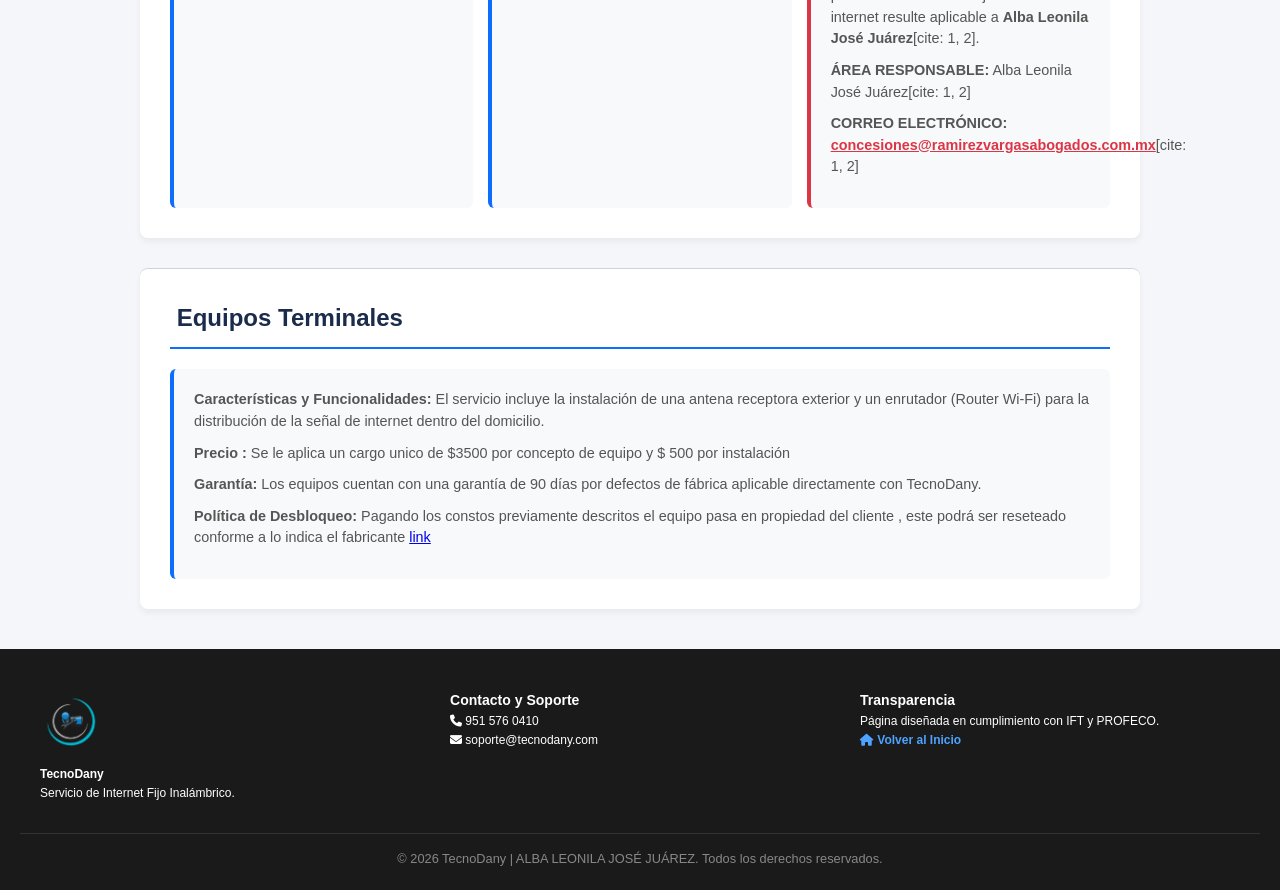
==== commit 8308b5ff: "Update legal.html Signed-off-by: Charlycruz1721 <87866122+Charlycruz1721@users.noreply.github.com>" ====
--- a/legal.html
+++ b/legal.html
@@ -107,7 +107,6 @@
     <p><strong>ÁREA RESPONSABLE:</strong> Alba Leonila José Juárez[cite: 1, 2]</p>
     <p><strong>CORREO ELECTRÓNICO:</strong> <a href="mailto:concesiones@ramirezvargasabogados.com.mx" style="font-weight: bold; color: #dc3545;">concesiones@ramirezvargasabogados.com.mx</a>[cite: 1, 2]</p>
     
-    <p>Las Autoridades Designadas deberán enviar al correo electrónico las cuentas de correo electrónico, los acuerdos de designación y demás información que consideren pertinente para procurar el requerimiento y entrega efectiva y oportuna de la información objeto[cite: 2].</p>
 </div>
         </section>
 
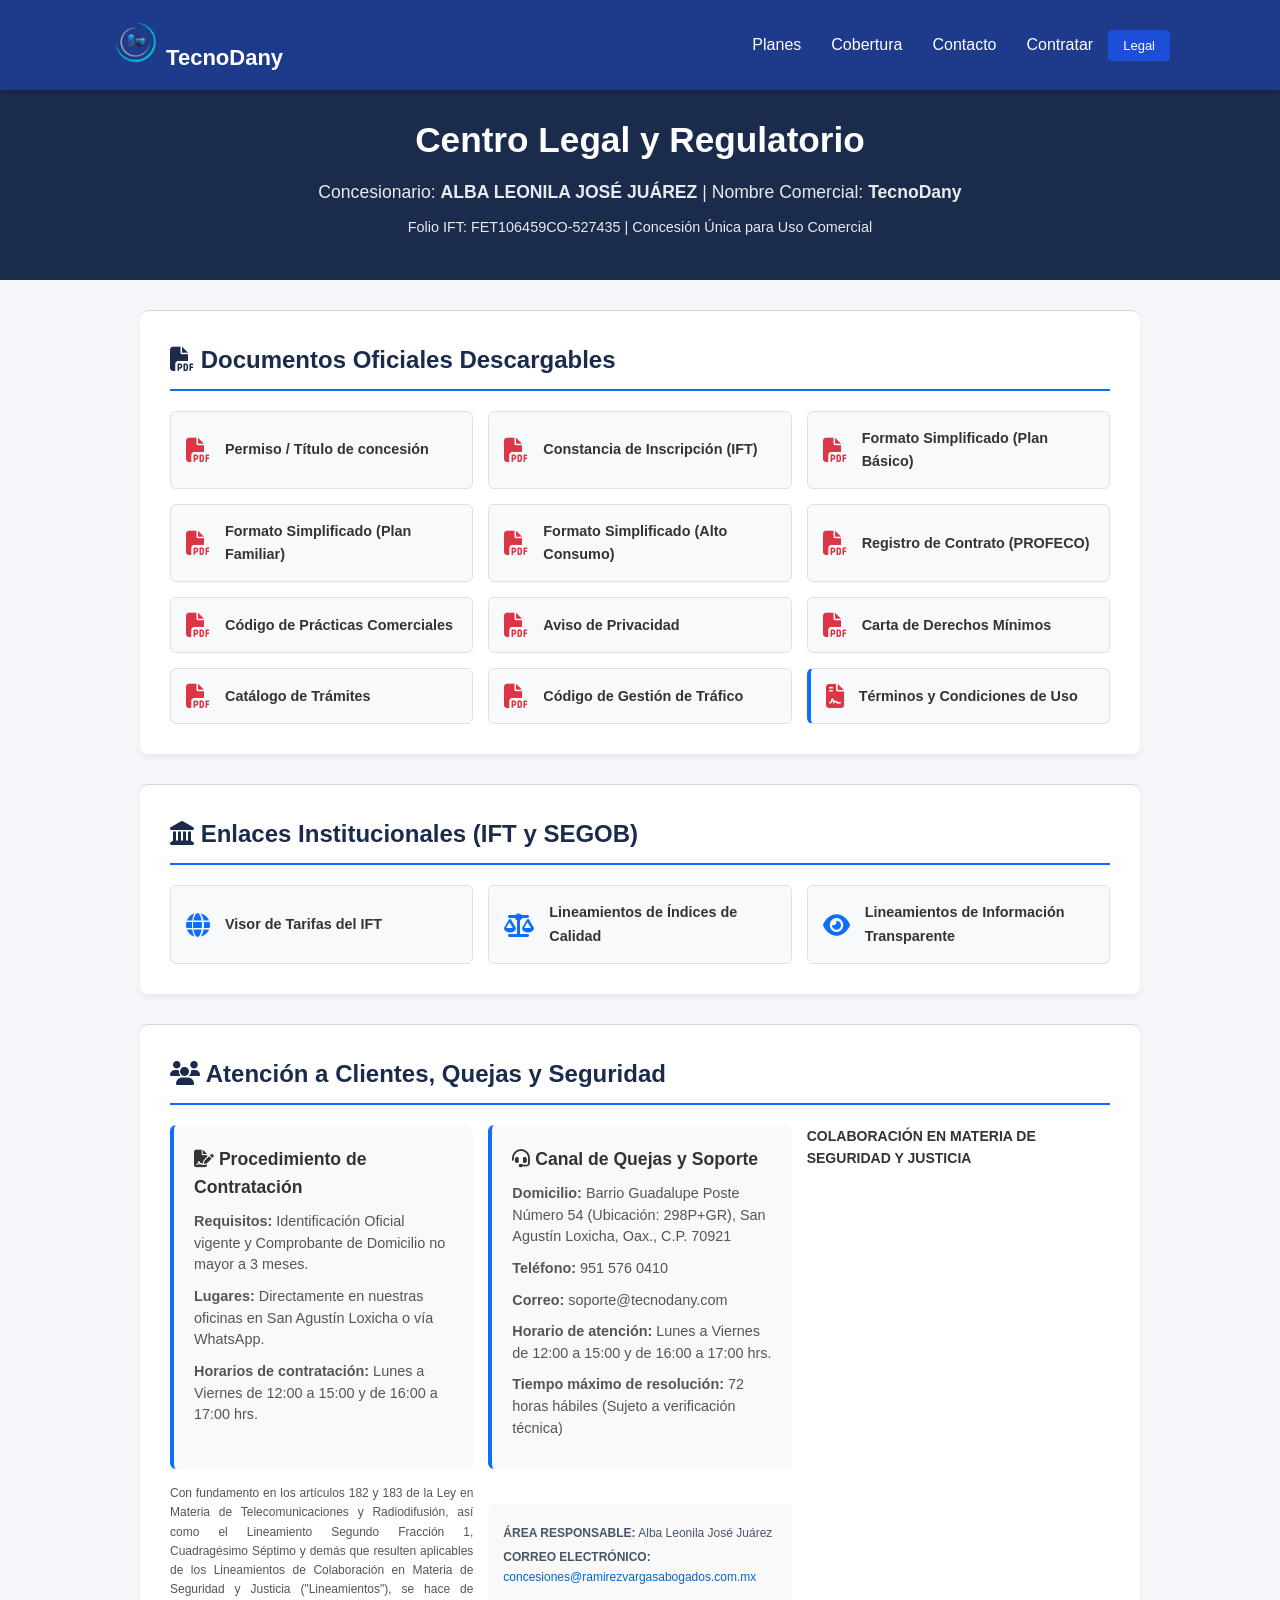
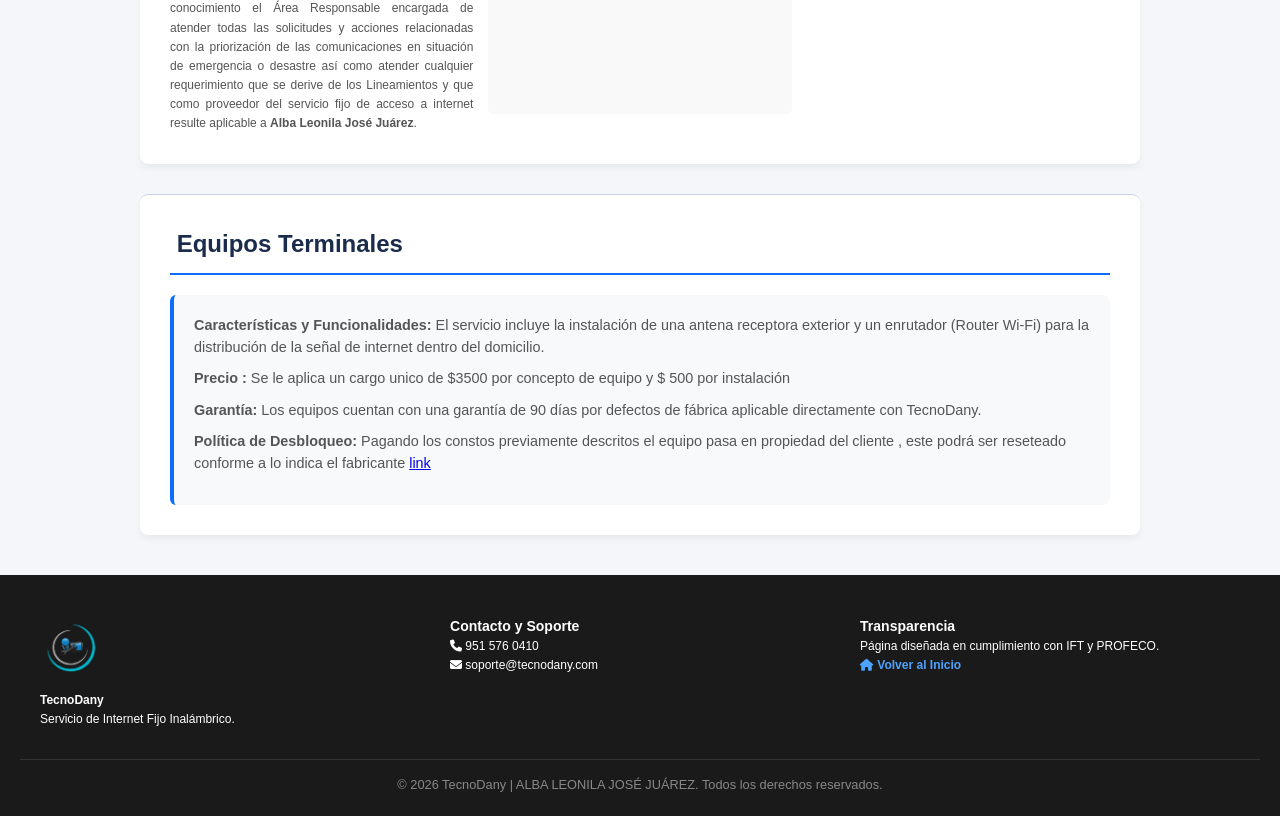
==== commit 2d0ffb16: "Revise security collaboration section formatting Signed-off-by: Charlycruz1721 <87866122+Charlycruz1" ====
--- a/legal.html
+++ b/legal.html
@@ -100,14 +100,18 @@
                     <p><strong>Tiempo máximo de resolución:</strong> 72 horas hábiles (Sujeto a verificación técnica)</p>
                 </div>
 
-               <div class="box-info" style="border-left-color: #dc3545;">
-    <h3><i class="fa-solid fa-shield-halved"></i> COLABORACIÓN EN MATERIA DE SEGURIDAD Y JUSTICIA</h3>
-    <p>Con fundamento en los artículos 182 y 183 de la Ley en Materia de Telecomunicaciones y Radiodifusión, así como el Lineamiento Segundo Fracción 1, Cuadragésimo Séptimo y demás que resulten aplicables de los Lineamientos de Colaboración en Materia de Seguridad y Justicia ("Lineamientos"), se hace de conocimiento el Área Responsable encargada de atender todas las solicitudes y acciones relacionadas con la priorización de las comunicaciones en situación de emergencia o desastre así como atender cualquier requerimiento que se derive de los Lineamientos y que como proveedor del servicio fijo de acceso a internet resulte aplicable a <strong>Alba Leonila José Juárez</strong>[cite: 1, 2].</p>
-    
-    <p><strong>ÁREA RESPONSABLE:</strong> Alba Leonila José Juárez[cite: 1, 2]</p>
-    <p><strong>CORREO ELECTRÓNICO:</strong> <a href="mailto:concesiones@ramirezvargasabogados.com.mx" style="font-weight: bold; color: #dc3545;">concesiones@ramirezvargasabogados.com.mx</a>[cite: 1, 2]</p>
-    
+            
+<h3 style="color: #333; margin-bottom: 15px;">COLABORACIÓN EN MATERIA DE SEGURIDAD Y JUSTICIA</h3>
+
+<p style="text-align: justify; line-height: 1.6; color: #555;">
+    Con fundamento en los artículos 182 y 183 de la Ley en Materia de Telecomunicaciones y Radiodifusión, así como el Lineamiento Segundo Fracción 1, Cuadragésimo Séptimo y demás que resulten aplicables de los Lineamientos de Colaboración en Materia de Seguridad y Justicia ("Lineamientos"), se hace de conocimiento el Área Responsable encargada de atender todas las solicitudes y acciones relacionadas con la priorización de las comunicaciones en situación de emergencia o desastre así como atender cualquier requerimiento que se derive de los Lineamientos y que como proveedor del servicio fijo de acceso a internet resulte aplicable a <strong>Alba Leonila José Juárez</strong>.
+</p>
+
+<div style="margin: 20px 0; padding: 15px; background-color: #f9f9f9; border-radius: 5px; display: inline-block; text-align: left;">
+    <p style="margin: 5px 0;"><strong>ÁREA RESPONSABLE:</strong> Alba Leonila José Juárez</p>
+    <p style="margin: 5px 0;"><strong>CORREO ELECTRÓNICO:</strong> <a href="mailto:concesiones@ramirezvargasabogados.com.mx" style="color: #0066cc; text-decoration: none;">concesiones@ramirezvargasabogados.com.mx</a></p>
 </div>
+
         </section>
 
         <section class="seccion-legal">
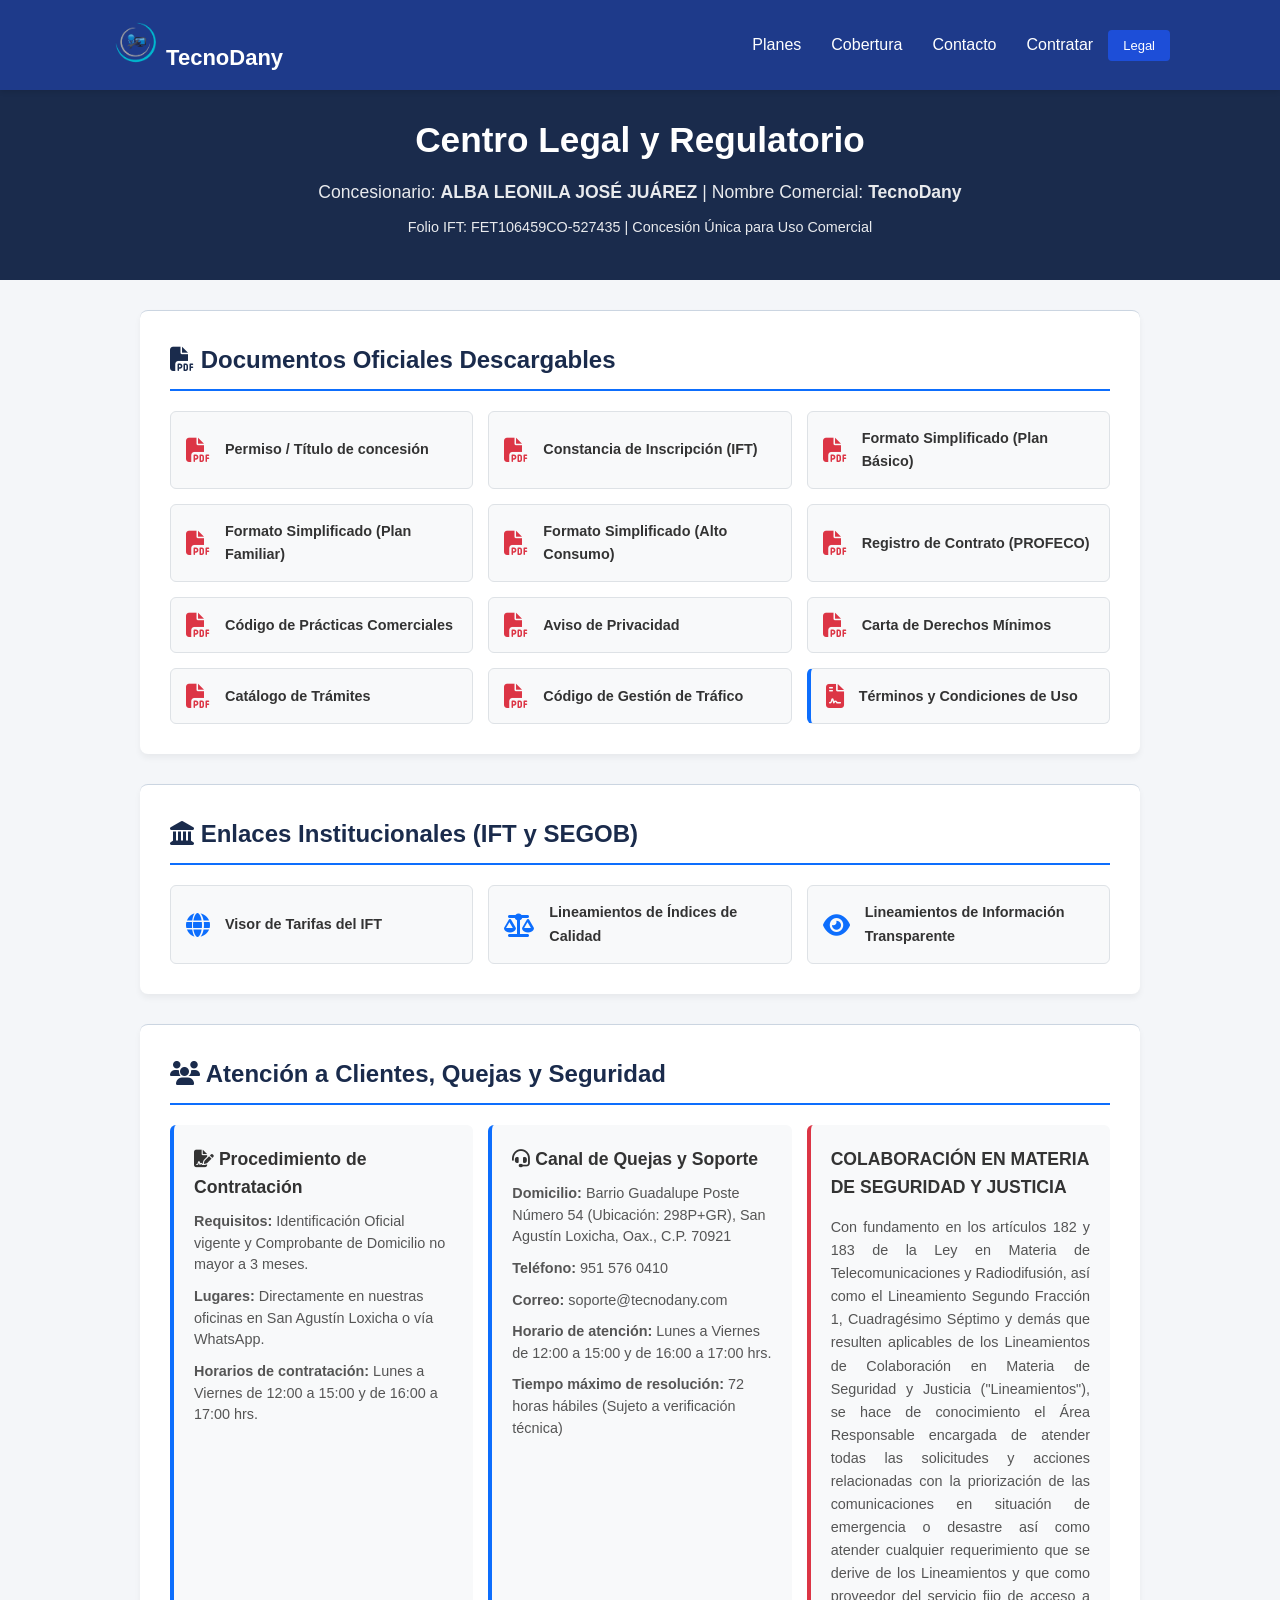
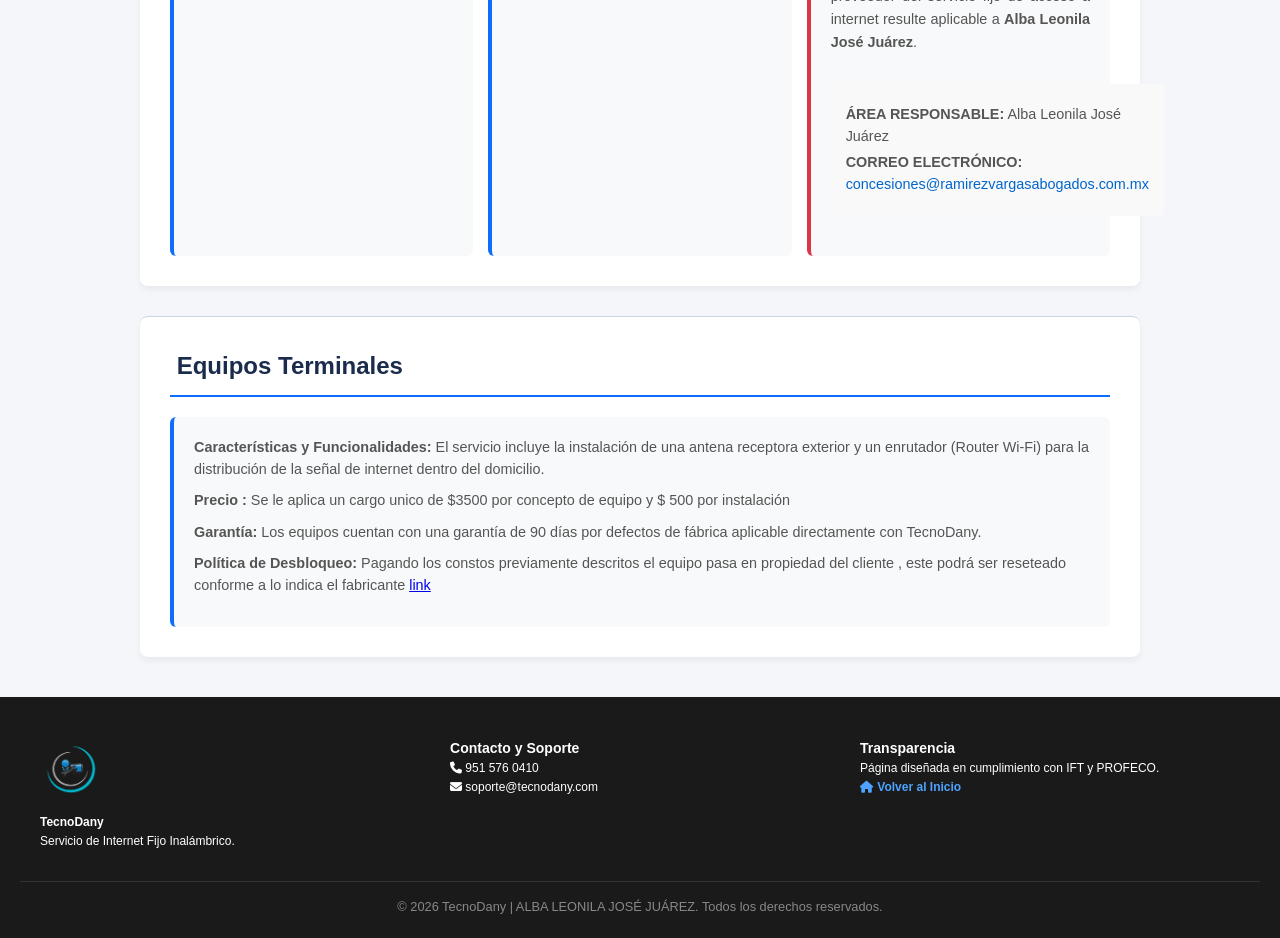
==== commit c85c24c3: "Add collaboration section for security and justice Signed-off-by: Charlycruz1721 <87866122+Charlycru" ====
--- a/legal.html
+++ b/legal.html
@@ -100,7 +100,7 @@
                     <p><strong>Tiempo máximo de resolución:</strong> 72 horas hábiles (Sujeto a verificación técnica)</p>
                 </div>
 
-            
+            <div class="box-info" style="border-left-color: #dc3545;">
 <h3 style="color: #333; margin-bottom: 15px;">COLABORACIÓN EN MATERIA DE SEGURIDAD Y JUSTICIA</h3>
 
 <p style="text-align: justify; line-height: 1.6; color: #555;">
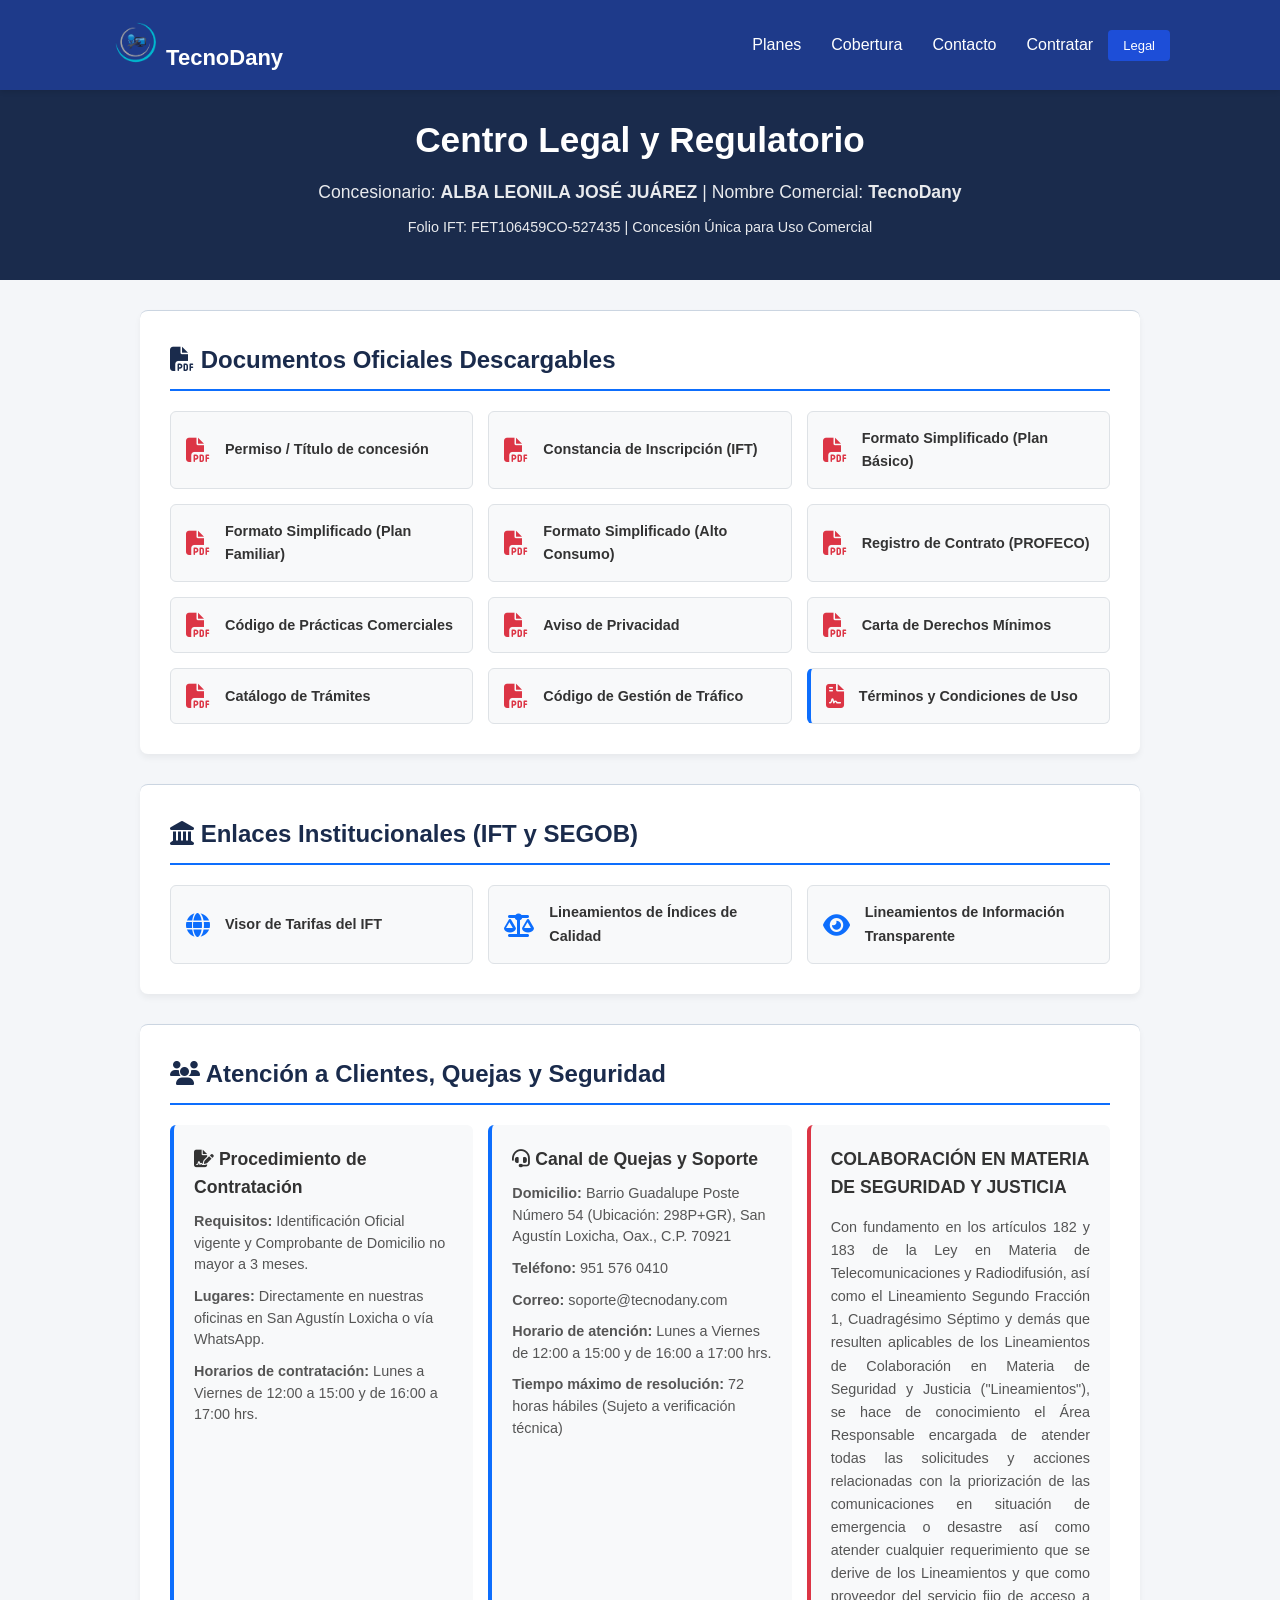
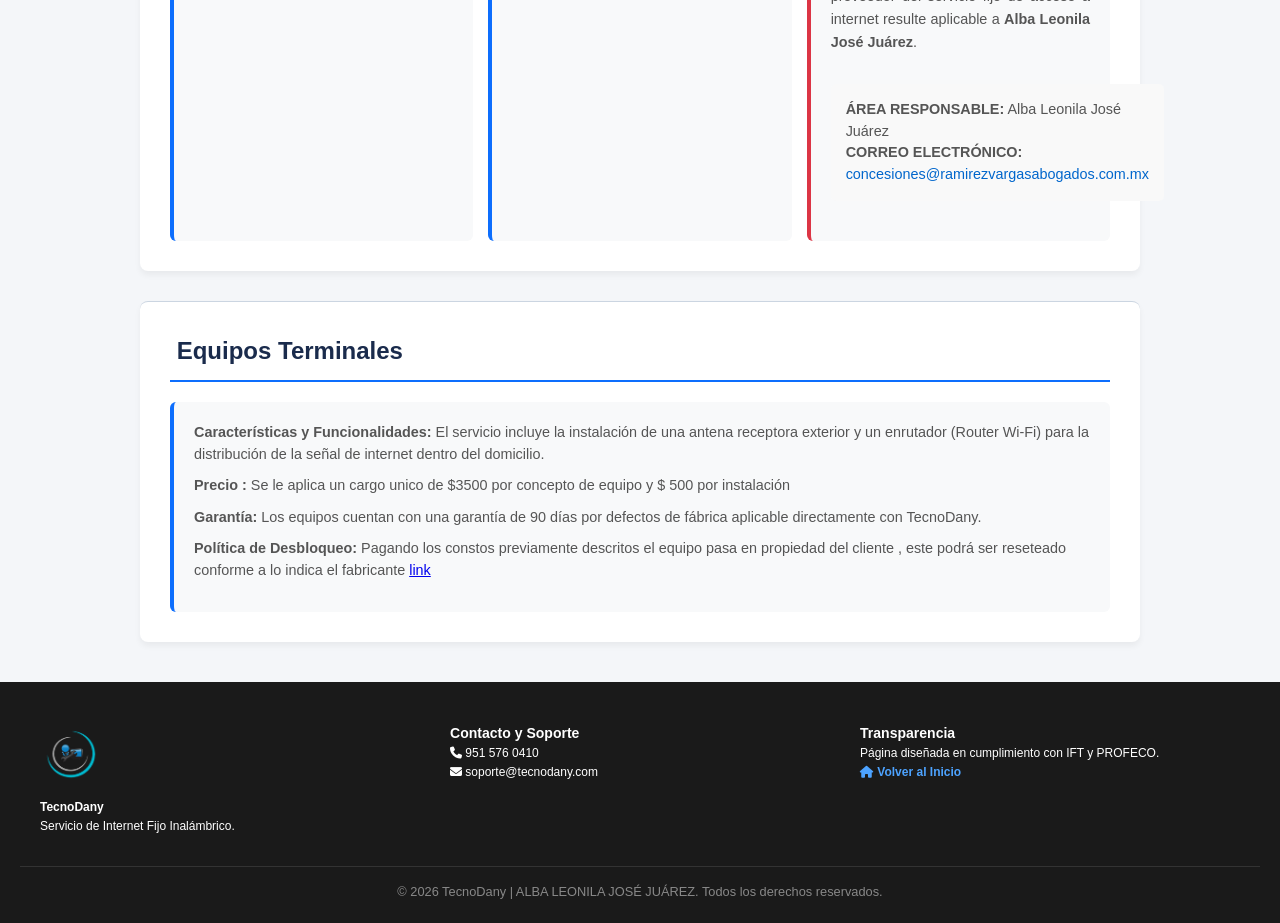
==== commit 27affbf8: "Update legal.html Signed-off-by: Charlycruz1721 <87866122+Charlycruz1721@users.noreply.github.com>" ====
--- a/legal.html
+++ b/legal.html
@@ -108,8 +108,8 @@
 </p>
 
 <div style="margin: 20px 0; padding: 15px; background-color: #f9f9f9; border-radius: 5px; display: inline-block; text-align: left;">
-    <p style="margin: 5px 0;"><strong>ÁREA RESPONSABLE:</strong> Alba Leonila José Juárez</p>
-    <p style="margin: 5px 0;"><strong>CORREO ELECTRÓNICO:</strong> <a href="mailto:concesiones@ramirezvargasabogados.com.mx" style="color: #0066cc; text-decoration: none;">concesiones@ramirezvargasabogados.com.mx</a></p>
+    <p style="margin: 0px 0;"><strong>ÁREA RESPONSABLE:</strong> Alba Leonila José Juárez</p>
+    <p style="margin: 0px 0;"><strong>CORREO ELECTRÓNICO:</strong> <a href="mailto:concesiones@ramirezvargasabogados.com.mx" style="color: #0066cc; text-decoration: none;">concesiones@ramirezvargasabogados.com.mx</a></p>
 </div>
 
         </section>
